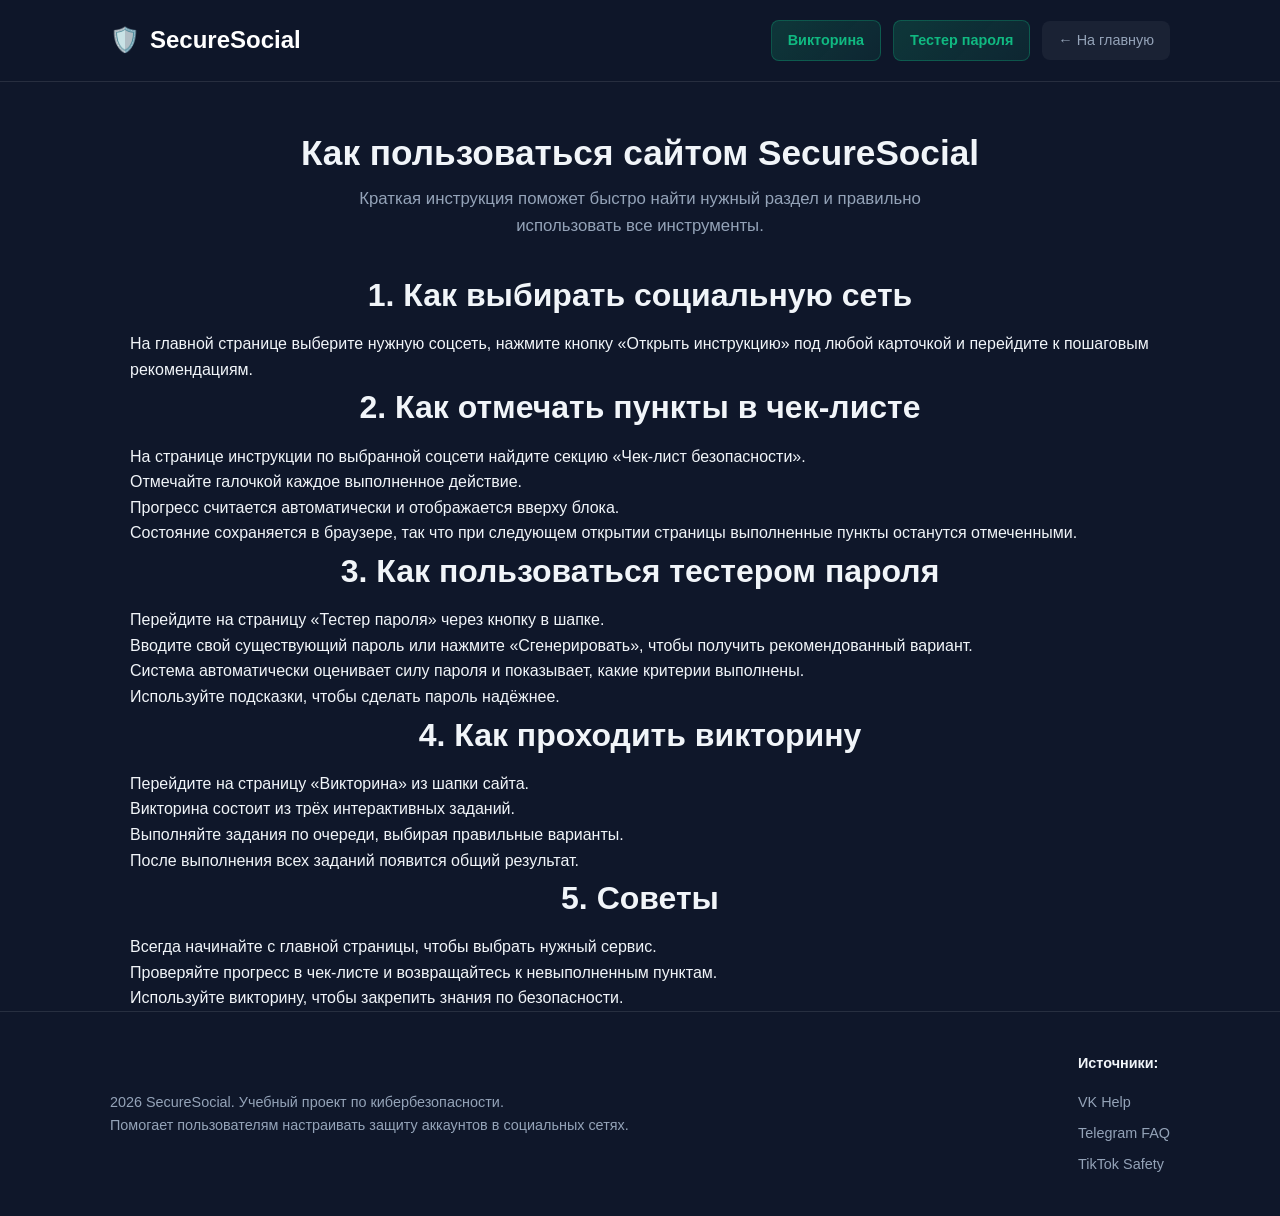
==== instructions.html @ 9349382c "Update README and site pages: add quiz, instructions, responsive header/footer, and fix shared JS lo" ====
<!DOCTYPE html>
<html lang="ru">
<head>
    <meta charset="UTF-8">
    <meta name="viewport" content="width=device-width, initial-scale=1.0">
    <title>Инструкция — SecureSocial</title>
    <link href="styles.css" rel="stylesheet">
</head>
<body>
    <header>
        <div class="container nav-wrapper">
            <a href="index.html" class="logo">🛡️ <span>SecureSocial</span></a>
            <div class="nav-actions">
                <a href="quiz.html" class="btn-header">Викторина</a>
                <a href="password-tester.html" class="btn-header">Тестер пароля</a>
                <a href="index.html" class="back-btn">← На главную</a>
            </div>
        </div>
    </header>

    <main>
        <section class="page-header">
            <div class="container">
                <h1>Как пользоваться сайтом SecureSocial</h1>
                <p>Краткая инструкция поможет быстро найти нужный раздел и правильно использовать все инструменты.</p>
            </div>
        </section>

        <section class="container quiz-section">
            <div class="container">
                <h2 class="section-title">1. Как выбирать социальную сеть</h2>
                <p>На главной странице выберите нужную соцсеть, нажмите кнопку «Открыть инструкцию» под любой карточкой и перейдите к пошаговым рекомендациям.</p>

                <h2 class="section-title">2. Как отмечать пункты в чек-листе</h2>
                <p>На странице инструкции по выбранной соцсети найдите секцию «Чек-лист безопасности».</p>
                <ul>
                    <li>Отмечайте галочкой каждое выполненное действие.</li>
                    <li>Прогресс считается автоматически и отображается вверху блока.</li>
                    <li>Состояние сохраняется в браузере, так что при следующем открытии страницы выполненные пункты останутся отмеченными.</li>
                </ul>

                <h2 class="section-title">3. Как пользоваться тестером пароля</h2>
                <p>Перейдите на страницу «Тестер пароля» через кнопку в шапке.</p>
                <ul>
                    <li>Вводите свой существующий пароль или нажмите «Сгенерировать», чтобы получить рекомендованный вариант.</li>
                    <li>Система автоматически оценивает силу пароля и показывает, какие критерии выполнены.</li>
                    <li>Используйте подсказки, чтобы сделать пароль надёжнее.</li>
                </ul>

                <h2 class="section-title">4. Как проходить викторину</h2>
                <p>Перейдите на страницу «Викторина» из шапки сайта.</p>
                <ul>
                    <li>Викторина состоит из трёх интерактивных заданий.</li>
                    <li>Выполняйте задания по очереди, выбирая правильные варианты.</li>
                    <li>После выполнения всех заданий появится общий результат.</li>
                </ul>

                <h2 class="section-title">5. Советы</h2>
                <ul>
                    <li>Всегда начинайте с главной страницы, чтобы выбрать нужный сервис.</li>
                    <li>Проверяйте прогресс в чек-листе и возвращайтесь к невыполненным пунктам.</li>
                    <li>Используйте викторину, чтобы закрепить знания по безопасности.</li>
                </ul>
            </div>
        </section>
    </main>

    <footer>
        <div class="container footer-grid">
            <div>
                <p>2026 SecureSocial. Учебный проект по кибербезопасности.</p>
                <p>Помогает пользователям настраивать защиту аккаунтов в социальных сетях.</p>
            </div>
            <div class="footer-links">
                <p>Источники:</p>
                <a href="https://www.vk.com" target="_blank" rel="noreferrer noopener">VK Help</a>
                <a href="https://telegram.org" target="_blank" rel="noreferrer noopener">Telegram FAQ</a>
                <a href="https://www.tiktok.com" target="_blank" rel="noreferrer noopener">TikTok Safety</a>
            </div>
        </div>
    </footer>

    <script src="common.js"></script>
</body>
</html>
---- styles.css ----
:root {
    --bg-color: #0f172a;
    --card-bg: #1e293b;
    --card-bg-light: #253349;
    --text-main: #f1f5f9;
    --text-muted: #94a3b8;
    --accent: #10b981;
    --accent-hover: #059669;
    --vk-color: #0077FF;
    --tg-color: #24A1DE;
    --tt-color: #ff0050;
    --platform-color: var(--vk-color);
}

* { margin: 0; padding: 0; box-sizing: border-box; }

html { scroll-behavior: smooth; }

body {
    font-family: 'Segoe UI', Tahoma, Geneva, Verdana, sans-serif;
    background-color: var(--bg-color);
    color: var(--text-main);
    line-height: 1.6;
    overflow-x: hidden;
    min-height: 100vh;
}

a { text-decoration: none; color: inherit; transition: 0.3s; }
ul { list-style: none; }
.container { max-width: 1100px; margin: 0 auto; padding: 0 20px; }

/* === ШАПКА === */
header {
    padding: 20px 0;
    border-bottom: 1px solid rgba(255,255,255,0.1);
    position: sticky; top: 0;
    background: rgba(15, 23, 42, 0.95);
    backdrop-filter: blur(5px);
    z-index: 100;
}
.nav-wrapper { display: flex; justify-content: space-between; align-items: center; }
.nav-actions { display: flex; align-items: center; gap: 12px; }
.logo { font-size: 1.5rem; font-weight: 700; color: var(--accent); display: flex; align-items: center; gap: 10px; }
.logo span { color: white; }
.back-btn, .back-to-top {
    display: inline-flex; align-items: center; gap: 8px;
    padding: 8px 16px; border-radius: 8px;
    background: rgba(255,255,255,0.05); color: var(--text-muted);
    font-size: 0.9rem; border: none; cursor: pointer;
    transition: background 0.3s ease, color 0.3s ease, opacity 0.3s ease, visibility 0.3s ease;
}
.back-btn:hover, .back-to-top:hover { background: rgba(255,255,255,0.1); color: var(--text-main); }
.btn-header {
    display: inline-flex; align-items: center; gap: 6px;
    padding: 8px 16px; border-radius: 8px;
    background: linear-gradient(135deg, rgba(16, 185, 129, 0.2), rgba(16, 185, 129, 0.1));
    color: var(--accent); font-size: 0.9rem; font-weight: 600;
    border: 1px solid rgba(16, 185, 129, 0.3); transition: all 0.3s ease;
}
.btn-header:hover {
    background: linear-gradient(135deg, rgba(16, 185, 129, 0.3), rgba(16, 185, 129, 0.2));
    border-color: rgba(16, 185, 129, 0.5); color: #fff;
    transform: translateY(-2px); box-shadow: 0 4px 12px rgba(16, 185, 129, 0.2);
}
.back-to-top {
    position: fixed; right: 20px; bottom: 20px;
    opacity: 0; visibility: hidden; z-index: 1000;
}
.back-to-top.show { opacity: 1; visibility: visible; }

/* === ЗАГОЛОВОК === */
.page-header { padding: 50px 0 30px; text-align: center; }
.platform-badge {
    display: inline-flex; align-items: center; gap: 8px;
    background: rgba(0, 119, 255, 0.15); color: var(--platform-color);
    padding: 6px 16px; border-radius: 20px; font-size: 0.85rem; font-weight: 600; margin-bottom: 16px;
}
.page-header h1 { font-size: 2.2rem; margin-bottom: 12px; line-height: 1.2; }
.page-header p { color: var(--text-muted); max-width: 600px; margin: 0 auto; font-size: 1.05rem; }

/* === ШАГИ === */
.step-section { margin-bottom: 50px; scroll-margin-top: 100px; }
.step-card {
    background: var(--card-bg); border-radius: 20px;
    border: 1px solid rgba(255,255,255,0.05); overflow: hidden; box-shadow: 0 4px 20px rgba(0,0,0,0.2);
}
.step-header { padding: 30px; border-bottom: 1px solid rgba(255,255,255,0.05); display: flex; align-items: center; gap: 20px; }
.step-header-text h2, .step-header-text h3 { margin: 0; }
.step-header-text h2 { font-size: 1.5rem; margin-bottom: 4px; }
.step-header-text h3 { font-size: 1.4rem; margin-bottom: 4px; }
.step-header-text .tagline { color: var(--accent); font-size: 0.85rem; font-weight: 600; opacity: 0.9; display: block; margin-bottom: 5px; }
.step-instruction { padding: 30px; }
.step-instruction p { color: var(--text-muted); margin-bottom: 15px; line-height: 1.7; }
.path-box {
    background: rgba(255,255,255,0.03); padding: 12px 16px; border-radius: 8px;
    font-family: 'Consolas', 'Courier New', monospace; font-size: 0.9rem;
    color: var(--text-main); border-left: 3px solid var(--platform-color); margin-bottom: 20px;
    display: flex; align-items: center; flex-wrap: wrap; gap: 6px;
}
.path-box .arrow { color: var(--accent); }
.tip-box {
    background: rgba(16, 185, 129, 0.1); border: 1px solid rgba(16, 185, 129, 0.2);
    border-radius: 12px; padding: 16px; margin-top: 20px;
}
.tip-box h4 { color: var(--accent); margin-bottom: 6px; display: flex; align-items: center; gap: 8px; }

/* === ГЛАВНЫЙ ЭКРАН === */
.hero { padding: 80px 0; text-align: center; background: radial-gradient(circle at center, #1e293b 0%, #0f172a 70%); }
.hero h1 { font-size: 3rem; margin-bottom: 20px; line-height: 1.2; }
.hero h1 span { color: var(--accent); }
.hero p { font-size: 1.2rem; color: var(--text-muted); max-width: 700px; margin: 0 auto 40px; }
.btn { display: inline-block; padding: 12px 30px; background-color: var(--accent); color: white; border-radius: 8px; font-weight: 600; border: none; cursor: pointer; }
.btn:hover { background-color: var(--accent-hover); transform: translateY(-2px); }

/* === СТАТИСТИКА === */
.stats { display: grid; grid-template-columns: repeat(auto-fit, minmax(200px, 1fr)); gap: 20px; margin-bottom: 80px; text-align: center; }
.stat-item { background: var(--card-bg); padding: 20px; border-radius: 12px; border: 1px solid rgba(255,255,255,0.05); }
.stat-number { font-size: 2.5rem; font-weight: bold; color: var(--accent); display: block; }
.stat-desc { font-size: 0.9rem; color: var(--text-muted); }

/* === ИНФОГРАФИКА === */
.infographic-section { padding: 80px 0 100px; }
.section-title { text-align: center; font-size: 2rem; margin-bottom: 10px; }
.section-subtitle { text-align: center; color: var(--text-muted); max-width: 650px; margin: 0 auto 60px; font-size: 1.05rem; }
.steps-timeline { display: flex; flex-direction: column; gap: 0; position: relative; max-width: 900px; margin: 0 auto; }
.steps-timeline::before {
    content: ''; position: absolute; left: 39px; top: 30px; bottom: 30px; width: 3px;
    background: linear-gradient( to bottom, var(--accent) 0%, var(--accent) 25%, #3b82f6 25%, #3b82f6 50%, #f59e0b 50%, #f59e0b 75%, #8b5cf6 75%, #8b5cf6 100% );
    border-radius: 3px; z-index: 0;
}
.step-item {
    display: flex; gap: 30px; align-items: flex-start; padding: 20px 0; position: relative;
    opacity: 0; transform: translateY(30px); animation: fadeStepIn 0.6s ease forwards;
}
.step-item:nth-child(1) { animation-delay: 0.1s; }
.step-item:nth-child(2) { animation-delay: 0.25s; }
.step-item:nth-child(3) { animation-delay: 0.4s; }
.step-item:nth-child(4) { animation-delay: 0.55s; }
@keyframes fadeStepIn { to { opacity: 1; transform: translateY(0); } }
.step-marker {
    flex-shrink: 0; width: 80px; height: 80px; border-radius: 50%; display: flex; align-items: center; justify-content: center;
    position: relative; z-index: 2; border: 4px solid var(--bg-color); box-shadow: 0 0 0 3px rgba(16, 185, 129, 0.3);
}
.step-marker .step-icon { font-size: 2rem; }
.step-content {
    flex: 1; background: var(--card-bg); border-radius: 16px; padding: 30px;
    border: 1px solid rgba(255,255,255,0.05); transition: transform 0.3s, box-shadow 0.3s; z-index: 2;
}
.step-content:hover { transform: translateY(-4px); box-shadow: 0 12px 30px rgba(0,0,0,0.3); }
.step-number { display: inline-block; font-size: 0.75rem; font-weight: 700; text-transform: uppercase; letter-spacing: 2px; margin-bottom: 8px; padding: 4px 12px; border-radius: 20px; }
.step-content h3 { font-size: 1.3rem; margin-bottom: 10px; }
.step-content p { color: var(--text-muted); font-size: 0.95rem; line-height: 1.7; }

.step-item[data-color="green"] .step-marker { background: linear-gradient(135deg, #10b981, #059669); }
.step-item[data-color="green"] .step-number { background: rgba(16, 185, 129, 0.15); color: #10b981; }
.step-item[data-color="blue"] .step-marker { background: linear-gradient(135deg, #3b82f6, #2563eb); }
.step-item[data-color="blue"] .step-number { background: rgba(59, 130, 246, 0.15); color: #3b82f6; }
.step-item[data-color="orange"] .step-marker { background: linear-gradient(135deg, #f59e0b, #d97706); }
.step-item[data-color="orange"] .step-number { background: rgba(245, 158, 11, 0.15); color: #f59e0b; }
.step-item[data-color="purple"] .step-marker { background: linear-gradient(135deg, #8b5cf6, #7c3aed); }
.step-item[data-color="purple"] .step-number { background: rgba(139, 92, 246, 0.15); color: #8b5cf6; }

.step-tips { display: flex; flex-wrap: wrap; gap: 8px; margin-top: 15px; }
.step-tip { display: inline-flex; align-items: center; gap: 5px; background: rgba(255,255,255,0.05); padding: 6px 14px; border-radius: 20px; font-size: 0.82rem; color: var(--text-muted); border: 1px solid rgba(255,255,255,0.07); }

/* === ПЛАТФОРМЫ === */
.platforms-section { padding: 60px 0 100px; background: #162032; }
.platforms-grid { display: grid; grid-template-columns: repeat(auto-fit, minmax(280px, 1fr)); gap: 30px; }
.platform-card {
    background: var(--card-bg); border-radius: 16px; padding: 40px 30px; text-align: center;
    border: 1px solid rgba(255,255,255,0.05); transition: all 0.3s ease;
    display: flex; flex-direction: column; justify-content: space-between;
}
.platform-card:hover { transform: translateY(-7px); box-shadow: 0 10px 30px rgba(0,0,0,0.3); border-color: rgba(255,255,255,0.1); }
.platform-icon-wrapper { width: 80px; height: 80px; margin: 0 auto 20px; display: flex; align-items: center; justify-content: center; transition: 0.3s; }
.platform-svg { width: 100%; height: 100%; transition: 0.3s; }
.vk-card:hover .platform-icon-wrapper, .tg-card:hover .platform-icon-wrapper, .tt-card:hover .platform-icon-wrapper { transform: scale(1.1); }
.platform-card h3 { font-size: 1.5rem; margin-bottom: 10px; }
.platform-card p { color: var(--text-muted); margin-bottom: 25px; font-size: 0.9rem; }
.platform-btn { display: block; width: 100%; padding: 12px; border-radius: 8px; background: rgba(255,255,255,0.05); color: white; font-weight: 600; transition: 0.3s; }
.vk-card .platform-btn:hover { background: var(--vk-color); }
.tg-card .platform-btn:hover { background: var(--tg-color); }
.tt-card .platform-btn:hover { background: var(--tt-color); }

/* === ЧЕК-ЛИСТ (ШАГ 4) === */
.checklist-section { padding: 60px 0 80px; }
.checklist-progress { margin-bottom: 24px; text-align: center; }
.progress-bar { height: 10px; background: rgba(255,255,255,0.08); border-radius: 5px; overflow: hidden; margin-bottom: 10px; }
.progress-fill { height: 100%; background: linear-gradient(90deg, var(--accent), #3b82f6); width: 0%; transition: width 0.4s cubic-bezier(0.4, 0, 0.2, 1); }
.progress-text { font-size: 0.9rem; color: var(--text-muted); font-weight: 500; }
.checklist-container { display: flex; flex-direction: column; gap: 12px; max-width: 800px; margin: 0 auto; }
.checklist-item {
    display: flex; align-items: center; gap: 16px; background: var(--card-bg); padding: 18px 20px; border-radius: 12px;
    border: 1px solid rgba(255,255,255,0.05); transition: all 0.2s ease; cursor: pointer; user-select: none;
}
.checklist-item:hover { background: var(--card-bg-light); border-color: rgba(255,255,255,0.1); }
.checklist-item.completed { background: rgba(16, 185, 129, 0.06); border-color: rgba(16, 185, 129, 0.25); }
.checklist-item input[type="checkbox"] {
    appearance: none; width: 24px; height: 24px; border: 2px solid var(--text-muted); border-radius: 6px;
    cursor: pointer; position: relative; transition: all 0.2s ease; flex-shrink: 0;
}
.checklist-item input[type="checkbox"]:checked { background: var(--accent); border-color: var(--accent); }
.checklist-item input[type="checkbox"]:checked::after {
    content: '✓'; position: absolute; top: 50%; left: 50%; transform: translate(-50%, -50%);
    color: white; font-size: 14px; font-weight: bold;
}
.checklist-item label { cursor: pointer; flex: 1; font-size: 1rem; color: var(--text-main); transition: all 0.2s; }
.checklist-item.completed label { text-decoration: line-through; color: var(--text-muted); opacity: 0.8; }

.quiz-section .quiz-form { display: flex; flex-direction: column; gap: 24px; max-width: 760px; margin: 0 auto; }
.quiz-question { background: var(--card-bg); border: 1px solid rgba(255,255,255,0.08); border-radius: 16px; padding: 24px; }
.quiz-question h3 { margin-bottom: 18px; }
.quiz-question label { display: block; margin-bottom: 12px; padding: 12px 14px; border-radius: 12px; background: rgba(255,255,255,0.03); cursor: pointer; transition: background 0.2s ease; }
.quiz-question label:hover { background: rgba(255,255,255,0.08); }
.quiz-question input { margin-right: 12px; accent-color: var(--accent); }
.quiz-result { background: rgba(16, 185, 129, 0.08); border: 1px solid rgba(16, 185, 129, 0.3); border-radius: 16px; padding: 20px; color: var(--text-main); }
.quiz-result h4 { margin-top: 0; }
.quiz-error { color: #facc15; font-weight: 600; }

.scenario-quiz { display: flex; flex-direction: column; gap: 12px; }
.quiz-btn { display: block; width: 100%; text-align: left; padding: 14px 16px; border-radius: 12px; border: 1px solid rgba(255,255,255,0.1); background: rgba(255,255,255,0.05); color: var(--text-main); font-size: 1rem; cursor: pointer; transition: background 0.2s ease, transform 0.2s ease; }
.quiz-btn:hover { background: rgba(255,255,255,0.1); transform: translateY(-1px); }
.quiz-correct { border-color: rgba(34,197,94,0.4); background: rgba(34,197,94,0.08); }
.quiz-wrong { border-color: rgba(248,113,113,0.4); background: rgba(248,113,113,0.08); }

/* === FOOTER === */
footer { padding: 40px 0; border-top: 1px solid rgba(255,255,255,0.1); color: var(--text-muted); font-size: 0.9rem; }
.footer-grid { display: grid; grid-template-columns: 1fr auto; gap: 20px; align-items: center; }
.footer-links { display: flex; flex-direction: column; gap: 8px; }
.footer-links p { margin: 0 0 8px; font-weight: 600; color: var(--text-main); }
.footer-links a { color: var(--text-muted); text-decoration: none; transition: color 0.2s ease; }
.footer-links a:hover { color: var(--accent); }

@media (max-width: 680px) {
    .footer-grid { grid-template-columns: 1fr; text-align: center; }
    .footer-links { align-items: center; }
}

/* === ИНТЕРАКТИВЫ === */
.interactive-section { padding: 80px 0 100px; }
.interactive-card { margin-bottom: 28px; }
.interactive-card:last-child { margin-bottom: 0; }
.interactive-section .step-instruction { padding-top: 24px; }
.interactive-section .step-card .step-instruction > * + * { margin-top: 16px; }
.drop-zones { display: grid; grid-template-columns: 1fr 1fr; gap: 16px; margin-top: 10px; align-items: stretch; }
.drop-zone { height: 320px; display: flex; flex-direction: column; padding: 18px 18px 16px; box-sizing: border-box; }
.drop-zone h4 { margin: 0 0 16px 6px; color: var(--text-main); flex-shrink: 0; }
.zone-list { display: flex; flex-wrap: wrap; gap: 10px; flex: 1; align-content: flex-start; min-height: 0; }
.drag-game { display: grid; gap: 16px; }
.cards { display: flex; flex-wrap: wrap; gap: 12px; min-height: 50px; }
.drag-card { background: rgba(255,255,255,0.05); border: 1px solid rgba(255,255,255,0.08); border-radius: 12px; padding: 12px 14px; cursor: grab; user-select: none; color: var(--text-main); }
.drag-card:hover { background: rgba(255,255,255,0.08); }
.compare-game { display: grid; gap: 12px; }
.compare-row { display: grid; grid-template-columns: 1fr auto 1fr; gap: 12px; align-items: center; margin-bottom: 12px; }
.compare-row span { color: var(--text-muted); font-weight: 700; text-align: center; }
.compare-btn { background: rgba(255,255,255,0.06); color: var(--text-main); border: 1px solid rgba(255,255,255,0.08); padding: 12px 16px; border-radius: 10px; cursor: pointer; transition: 0.3s; font-family: inherit; }
.compare-btn:hover { background: rgba(255,255,255,0.1); }
.password-output { display: flex; gap: 10px; flex-wrap: wrap; margin-bottom: 16px; }
#passwordInput { flex: 1; min-width: 240px; padding: 12px 14px; border-radius: 10px; border: 1px solid rgba(255,255,255,0.1); background: rgba(255,255,255,0.03); color: #fff; outline: none; }
#passwordInput:focus { border-color: rgba(16, 185, 129, 0.5); box-shadow: 0 0 0 3px rgba(16, 185, 129, 0.12); }
.password-parts { display: flex; flex-wrap: wrap; gap: 10px; margin: 16px 0; }
.password-criterion { background: transparent; border: none; padding: 8px 12px; border-radius: 8px; cursor: default; user-select: none; transition: color 0.3s, background 0.3s; color: var(--text-muted); font-size: 0.85rem; font-weight: 500; }
.password-criterion.active { color: var(--accent); background: rgba(16, 185, 129, 0.1); border-radius: 8px; padding: 8px 12px; }
.password-meter { margin-top: 12px; }
.meter-bar { width: 100%; height: 14px; background: rgba(255,255,255,0.08); border-radius: 999px; overflow: hidden; }
.meter-fill { height: 100%; width: 0%; background: red; transition: width 0.25s, background 0.25s; }
.meter-text { margin-top: 8px; color: var(--text-muted); }

/* === ПЕРЕКЛЮЧАТЕЛЬ ВИДА === */
.view-switcher { display: flex; gap: 15px; justify-content: center; margin: 40px 0; padding: 20px; background: rgba(255, 255, 255, 0.02); border-radius: 15px; border: 1px solid rgba(255, 255, 255, 0.08); }
.switch-label { display: flex; align-items: center; gap: 8px; cursor: pointer; padding: 12px 20px; border-radius: 10px; background: rgba(255, 255, 255, 0.05); border: 2px solid rgba(255, 255, 255, 0.1); transition: all 0.3s ease; user-select: none; font-weight: 500; color: var(--text-main); }
.switch-label:hover { background: rgba(255, 255, 255, 0.08); border-color: rgba(255, 255, 255, 0.15); transform: translateY(-2px); }
.switch-label input[type="radio"] { appearance: none; -webkit-appearance: none; width: 18px; height: 18px; border-radius: 50%; border: 2px solid rgba(255, 255, 255, 0.3); cursor: pointer; background: transparent; transition: all 0.2s ease; }
.switch-label input[type="radio"]:hover { border-color: var(--platform-color); box-shadow: 0 0 8px rgba(16, 185, 129, 0.2); }
.switch-label input[type="radio"]:checked { background: var(--platform-color); border-color: var(--platform-color); box-shadow: 0 0 0 4px rgba(16, 185, 129, 0.2); }
.switch-label input[type="radio"]:checked + span { color: var(--platform-color); font-weight: 600; }
.screenshots-list { transition: opacity 0.3s ease; }

/* === СТРАНИЦА ТЕСТЕРА ПАРОЛЯ === */
.password-tester-card { margin: 40px 0; }
.info-card { margin-bottom: 30px; background: rgba(255, 255, 255, 0.02); border: 1px solid rgba(255, 255, 255, 0.08); }
.requirements-list { display: flex; flex-direction: column; gap: 16px; }
.requirement-item { display: flex; gap: 16px; padding: 16px; background: rgba(16, 185, 129, 0.05); border-left: 3px solid var(--accent); border-radius: 8px; align-items: flex-start; }
.requirement-icon { font-size: 1.4rem; font-weight: bold; min-width: 30px; text-align: center; }
.requirement-item:has(.requirement-icon:contains("✗")) { background: rgba(217, 75, 75, 0.05); border-left-color: #d94b4b; }
.requirement-content h4 { margin-bottom: 6px; font-size: 1rem; color: var(--text-main); }
.requirement-content p { color: var(--text-muted); font-size: 0.9rem; margin: 0; }
.examples-list { display: grid; grid-template-columns: repeat(auto-fit, minmax(280px, 1fr)); gap: 20px; }
.example-item { padding: 20px; border-radius: 10px; border: 2px solid; transition: all 0.3s ease; }
.example-item.good { background: rgba(16, 185, 129, 0.08); border-color: rgba(16, 185, 129, 0.3); }
.example-item.good:hover { border-color: var(--accent); background: rgba(16, 185, 129, 0.12); transform: translateY(-4px); box-shadow: 0 8px 16px rgba(16, 185, 129, 0.15); }
.example-item.bad { background: rgba(217, 75, 75, 0.08); border-color: rgba(217, 75, 75, 0.3); }
.example-item.bad:hover { border-color: #d94b4b; background: rgba(217, 75, 75, 0.12); transform: translateY(-4px); box-shadow: 0 8px 16px rgba(217, 75, 75, 0.15); }
.example-password { font-family: 'Courier New', monospace; font-size: 1.1rem; font-weight: bold; word-break: break-all; padding: 12px; background: rgba(255, 255, 255, 0.05); border-radius: 6px; margin-bottom: 12px; color: var(--text-main); }
.example-label { display: inline-block; padding: 4px 12px; border-radius: 20px; font-size: 0.85rem; font-weight: 600; margin-bottom: 10px; }
.example-item.good .example-label { background: rgba(16, 185, 129, 0.2); color: var(--accent); }
.example-item.bad .example-label { background: rgba(217, 75, 75, 0.2); color: #d94b4b; }
.example-item p { color: var(--text-muted); font-size: 0.9rem; margin: 0; }

/* === АДАПТИВНОСТЬ === */
@media (max-width: 900px) {
    .steps-nav { justify-content: flex-start; padding: 10px 20px 30px; margin: 0; overflow-x: auto; flex-wrap: nowrap; }
    .steps-nav a { flex: 0 0 auto; }
}
@media (max-width: 768px) {
    header { padding: 15px 0; }
    .hero { padding: 50px 0; }
    .hero h1 { font-size: 2rem; }
    .hero p { font-size: 1.05rem; }
    .page-header h1 { font-size: 1.8rem; }
    .step-header { padding: 20px; flex-direction: column; align-items: flex-start; gap: 15px; }
    .step-instruction { padding: 20px; }
    .steps-timeline::before { left: 27px; }
    .step-item { gap: 15px; }
    .step-marker { width: 56px; height: 56px; }
    .step-marker .step-icon { font-size: 1.4rem; }
    .step-content { padding: 20px; }
    .step-content h3 { font-size: 1.1rem; }
    .step-tips { flex-direction: column; }
    .stats { gap: 15px; margin-bottom: 50px; }
    .drop-zones { grid-template-columns: 1fr; }
    .compare-row { grid-template-columns: 1fr; }
    .password-output { flex-direction: column; }
    #passwordInput { min-width: 100%; }
    .checklist-item { padding: 14px 16px; }
}
@media (max-width: 480px) {
    .container { padding: 0 16px; }
    .hero h1 { font-size: 1.7rem; }
    .steps-timeline::before { display: none; }
    .step-item { flex-direction: column; align-items: center; text-align: center; gap: 15px; margin-bottom: 20px; }
    .step-content { width: 100%; }
    .step-tips { justify-content: center; flex-direction: row; flex-wrap: wrap; }
    .stat-item { padding: 15px 10px; }
    .stat-number { font-size: 2rem; }
    .platform-card { padding: 30px 20px; }
    body.view-phone .screenshots-list { grid-template-columns: repeat(2, 1fr); }
    body.view-pc .screenshots-list { grid-template-columns: 1fr; }
    .btn-next { width: 100%; font-size: 1rem; }
    .examples-list { grid-template-columns: 1fr; }
    .requirement-item { padding: 12px; gap: 12px; }
    .requirement-icon { font-size: 1.2rem; min-width: 24px; }
    .requirement-content h4 { font-size: 0.95rem; }
    .example-password { font-size: 0.95rem; }
    .nav-wrapper { flex-wrap: wrap; gap: 10px; }
    .btn-header { padding: 6px 12px; font-size: 0.8rem; }
    .back-btn { padding: 6px 12px; font-size: 0.8rem; }
}
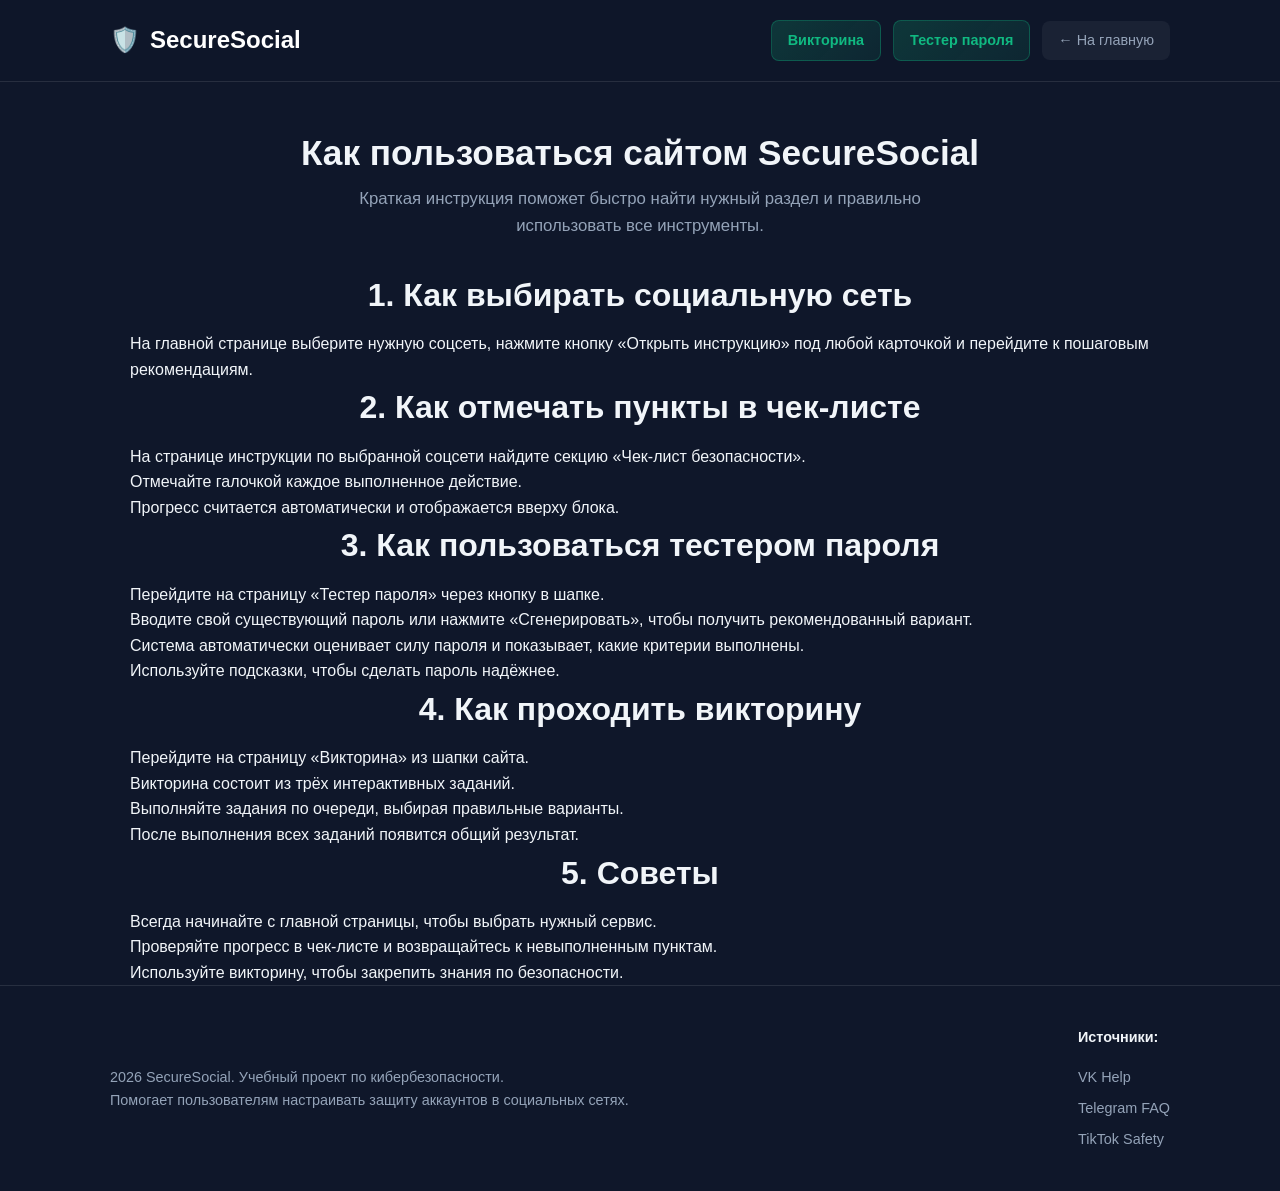
==== commit ee5ce763: "&" ====
--- a/instructions.html
+++ b/instructions.html
@@ -36,7 +36,6 @@
                 <ul>
                     <li>Отмечайте галочкой каждое выполненное действие.</li>
                     <li>Прогресс считается автоматически и отображается вверху блока.</li>
-                    <li>Состояние сохраняется в браузере, так что при следующем открытии страницы выполненные пункты останутся отмеченными.</li>
                 </ul>
 
                 <h2 class="section-title">3. Как пользоваться тестером пароля</h2>
--- a/styles.css
+++ b/styles.css
@@ -274,7 +274,26 @@
 .switch-label input[type="radio"]:hover { border-color: var(--platform-color); box-shadow: 0 0 8px rgba(16, 185, 129, 0.2); }
 .switch-label input[type="radio"]:checked { background: var(--platform-color); border-color: var(--platform-color); box-shadow: 0 0 0 4px rgba(16, 185, 129, 0.2); }
 .switch-label input[type="radio"]:checked + span { color: var(--platform-color); font-weight: 600; }
-.screenshots-list { transition: opacity 0.3s ease; }
+.screenshots-list { display: grid; gap: 12px; margin-top: 18px; grid-template-columns: repeat(auto-fit, minmax(240px, 1fr)); transition: opacity 0.3s ease; }
+.screenshot { display: none; overflow: hidden; border-radius: 16px; border: 1px solid rgba(255,255,255,0.08); background: rgba(255,255,255,0.02); min-height: 180px; }
+.screenshot img { width: 100%; height: 100%; object-fit: cover; display: block; cursor: zoom-in; }
+body.view-phone .screenshot.phone,
+body.view-pc .screenshot.pc { display: block; }
+
+.image-lightbox { position: fixed; inset: 0; display: flex; align-items: center; justify-content: center; z-index: 9999; opacity: 0; pointer-events: none; transition: opacity 0.2s ease; }
+.image-lightbox:not(.hidden) { opacity: 1; pointer-events: auto; }
+.image-lightbox .lightbox-backdrop { position: absolute; inset: 0; background: rgba(0, 0, 0, 0.85); backdrop-filter: blur(4px); }
+.image-lightbox .lightbox-content { position: relative; width: min(980px, calc(100vw - 32px)); max-height: calc(100vh - 32px); display: flex; align-items: center; justify-content: center; overflow: hidden; }
+.image-lightbox .lightbox-frame { width: 100%; height: 100%; display: flex; align-items: center; justify-content: center; }
+.image-lightbox .lightbox-frame img { max-width: 90vw; max-height: 90vh; object-fit: contain; border-radius: 18px; box-shadow: 0 24px 70px rgba(0, 0, 0, 0.5); }
+.image-lightbox button { position: absolute; border: none; background: rgba(0, 0, 0, 0.35); color: #fff; width: 42px; height: 42px; border-radius: 50%; cursor: pointer; display: flex; align-items: center; justify-content: center; font-size: 1.2rem; transition: background 0.2s ease; }
+.image-lightbox button:hover { background: rgba(0, 0, 0, 0.55); }
+.image-lightbox .lightbox-close { top: 16px; right: 16px; }
+.image-lightbox .lightbox-prev { left: 16px; top: 50%; transform: translateY(-50%); }
+.image-lightbox .lightbox-next { right: 16px; top: 50%; transform: translateY(-50%); }
+.image-lightbox .lightbox-counter { position: absolute; bottom: 16px; left: 50%; transform: translateX(-50%); color: #fff; font-size: 0.95rem; padding: 6px 12px; background: rgba(0, 0, 0, 0.45); border-radius: 999px; }
+.image-lightbox .lightbox-content:not(.has-controls) .lightbox-prev,
+.image-lightbox .lightbox-content:not(.has-controls) .lightbox-next { display: none; }
 
 /* === СТРАНИЦА ТЕСТЕРА ПАРОЛЯ === */
 .password-tester-card { margin: 40px 0; }
@@ -338,6 +357,7 @@
     body.view-pc .screenshots-list { grid-template-columns: 1fr; }
     .btn-next { width: 100%; font-size: 1rem; }
     .examples-list { grid-template-columns: 1fr; }
+    .screenshots-list { grid-template-columns: 1fr; }
     .requirement-item { padding: 12px; gap: 12px; }
     .requirement-icon { font-size: 1.2rem; min-width: 24px; }
     .requirement-content h4 { font-size: 0.95rem; }
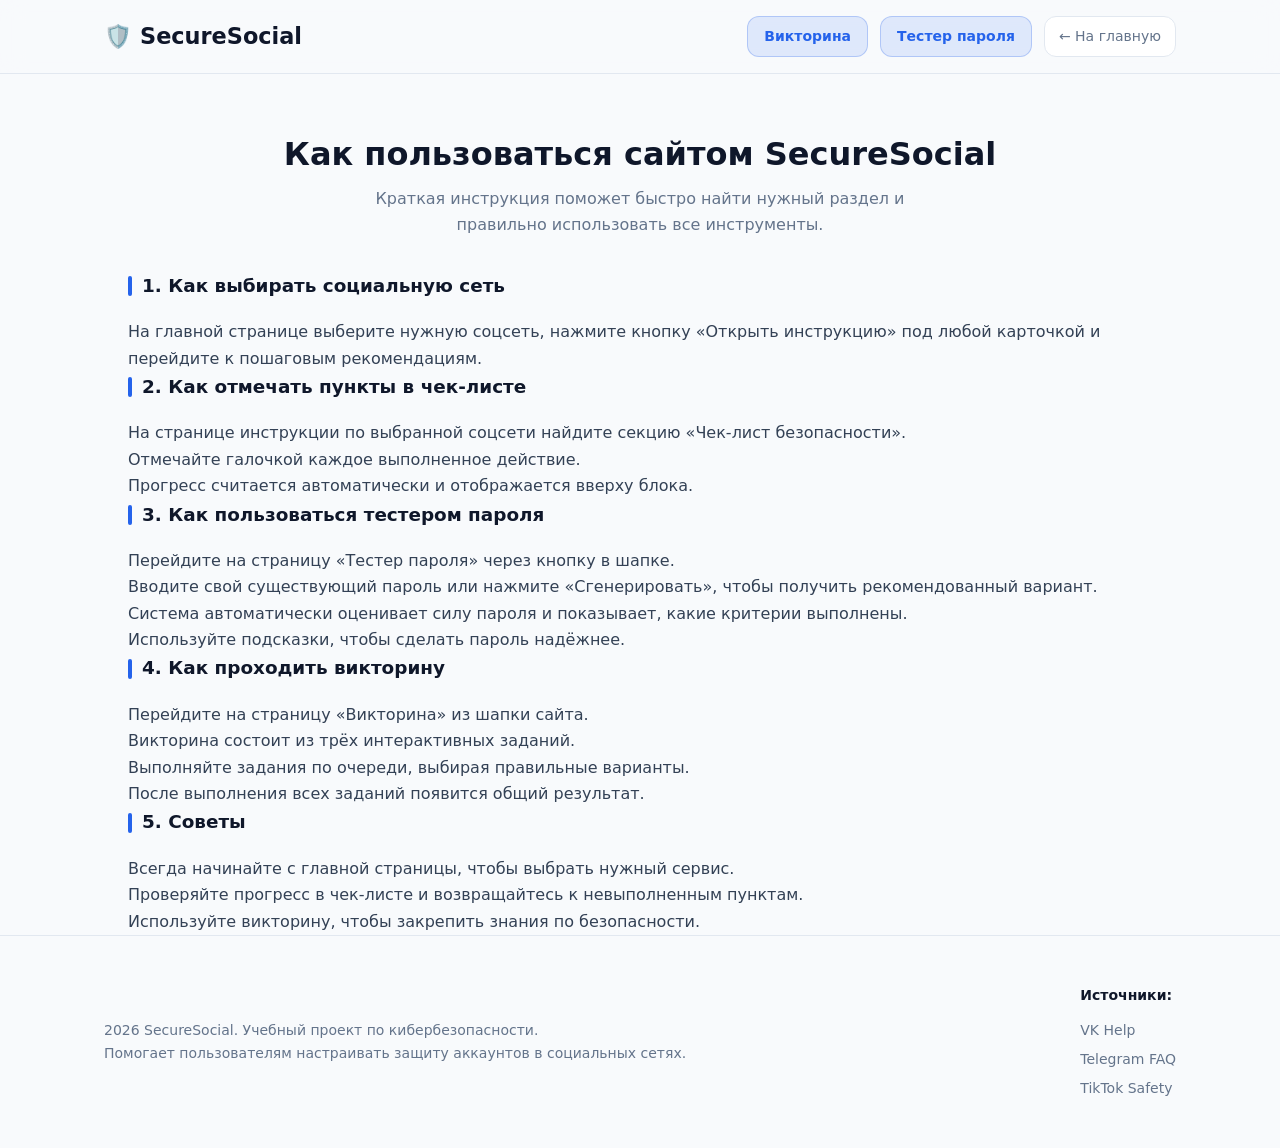
==== commit 3bf2fcda: "added light and dark themes" ====
--- a/instructions.html
+++ b/instructions.html
@@ -1,10 +1,35 @@
 <!DOCTYPE html>
 <html lang="ru">
 <head>
-    <meta charset="UTF-8">
+        <meta charset="utf-8">
+        <style id="theme-bootstrap">
+            html { background: #0a0b0e; color: #e4e5e9; }
+            html[data-theme="light"] { background: #f8fafc; color: #334155; }
+            html[data-theme="dark"] { background: #0a0b0e; color: #e4e5e9; }
+        </style>
+        <link id="themeStylesheet" rel="stylesheet" href="">
+        <script>
+            (function(){
+                try {
+                    var theme = localStorage.getItem('site-theme');
+                    if (!theme && window.matchMedia) {
+                        theme = window.matchMedia('(prefers-color-scheme: light)').matches ? 'light' : 'dark';
+                    }
+                    if (!theme) theme = 'dark';
+                    document.documentElement.dataset.theme = theme;
+                    var link = document.getElementById('themeStylesheet');
+                    if (!link) {
+                        link = document.createElement('link');
+                        link.rel = 'stylesheet';
+                        link.id = 'themeStylesheet';
+                        document.head.appendChild(link);
+                    }
+                    link.href = theme === 'light' ? 'assets/css/styles-light.css' : 'assets/css/styles.css';
+                } catch(e) {}
+            })();
+        </script>
     <meta name="viewport" content="width=device-width, initial-scale=1.0">
     <title>Инструкция — SecureSocial</title>
-    <link href="styles.css" rel="stylesheet">
 </head>
 <body>
     <header>
@@ -79,6 +104,6 @@
         </div>
     </footer>
 
-    <script src="common.js"></script>
+    <script src="assets/js/common.js"></script>
 </body>
 </html>
